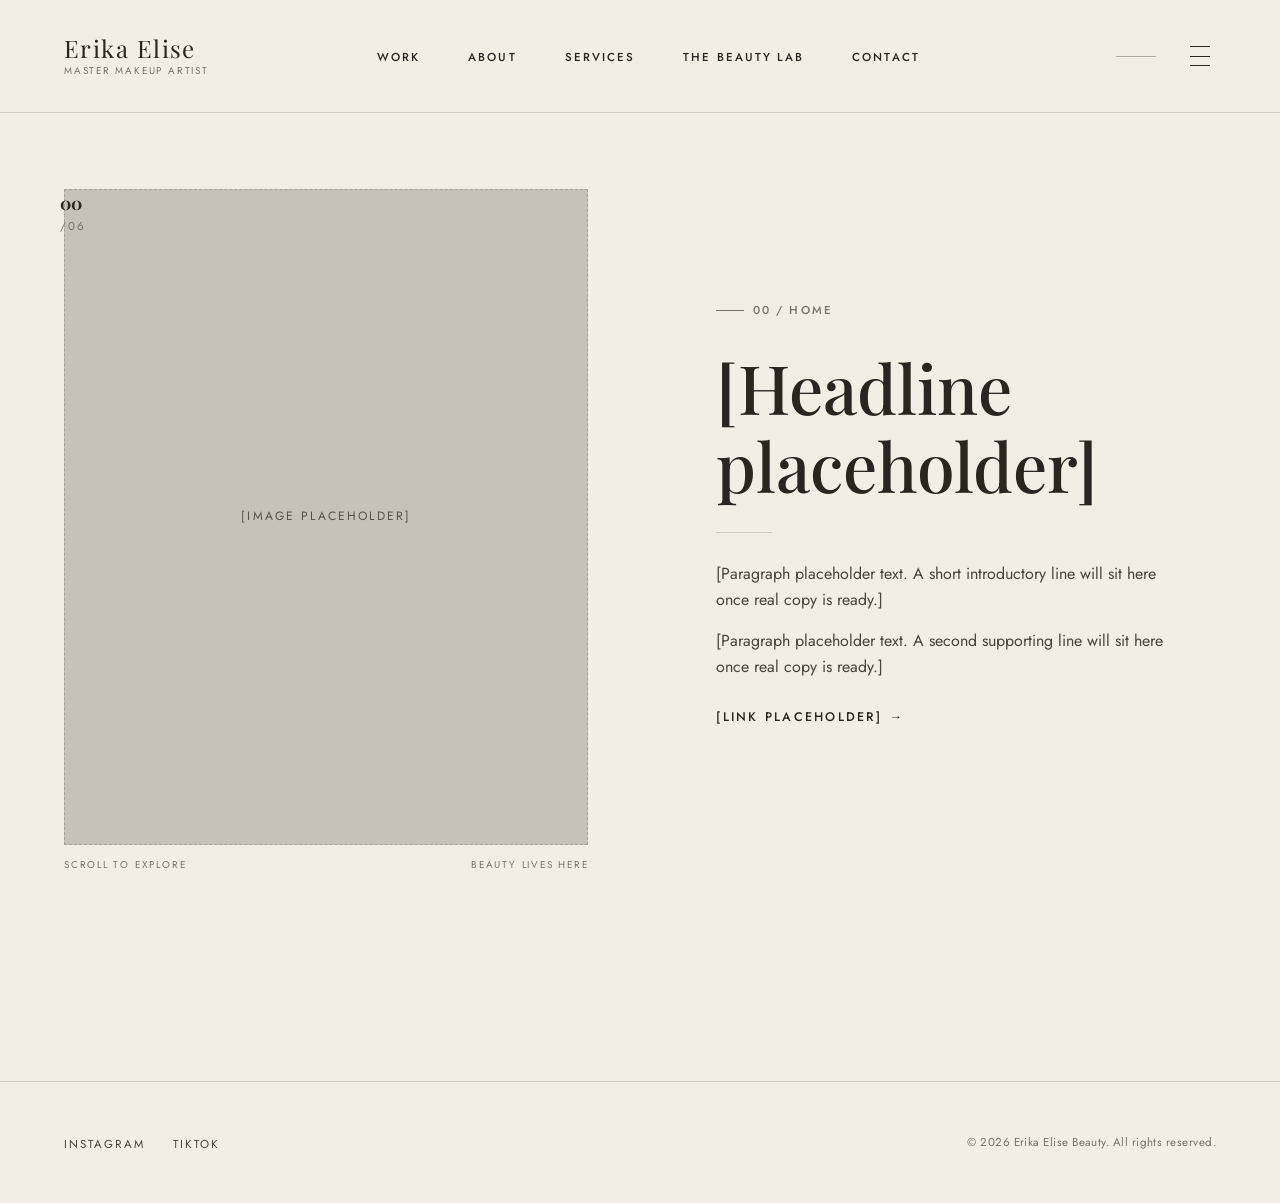
==== index.html @ cb7e9e11 "Base website template" ====
<!DOCTYPE html>
<html lang="en">
<head>
  <meta charset="UTF-8">
  <meta name="viewport" content="width=device-width, initial-scale=1.0">
  <title>Erika Elise Beauty | Master Makeup Artist</title>
  <meta name="description" content="Erika Elise Beauty — master makeup artistry rooted in precision, intention, and an uncompromising approach to the finished look.">

  <link rel="preconnect" href="https://fonts.googleapis.com">
  <link rel="preconnect" href="https://fonts.gstatic.com" crossorigin>
  <link href="https://fonts.googleapis.com/css2?family=Playfair+Display:ital,wght@0,400;0,500;0,600;1,400;1,500&family=Jost:wght@400;500;600&display=swap" rel="stylesheet">

  <link rel="stylesheet" href="css/styles.css">
</head>
<body>
  <a class="skip-link" href="#main-content">Skip to content</a>

  <!-- ========== Shared Header ========== -->
  <header class="site-header">
    <div class="container site-header__inner">
      <a href="index.html" class="logo" aria-label="Erika Elise Beauty — Home">
        <span class="logo__mark">Erika Elise</span>
        <span class="logo__sub">Master Makeup Artist</span>
      </a>

      <nav class="site-nav" aria-label="Primary">
        <ul class="site-nav__list">
          <li><a href="pages/work.html" class="nav-link">Work</a></li>
          <li><a href="pages/about.html" class="nav-link">About</a></li>
          <li><a href="pages/services.html" class="nav-link">Services</a></li>
          <li><a href="pages/beauty-lab.html" class="nav-link">The Beauty Lab</a></li>
          <li><a href="pages/contact.html" class="nav-link">Contact</a></li>
        </ul>
      </nav>

      <div class="site-nav__meta">
        <span class="site-nav__rule" aria-hidden="true"></span>
        <button type="button" class="nav-toggle" aria-expanded="false" aria-controls="nav-overlay" aria-label="Toggle navigation menu">
          <span class="nav-toggle__bar"></span>
          <span class="nav-toggle__bar"></span>
          <span class="nav-toggle__bar"></span>
        </button>
      </div>
    </div>
  </header>

  <!-- ========== Full-screen mobile nav overlay ========== -->
  <div id="nav-overlay" class="nav-overlay" hidden>
    <nav aria-label="Mobile">
      <ul class="nav-overlay__list">
        <li><a href="pages/work.html">Work</a></li>
        <li><a href="pages/about.html">About</a></li>
        <li><a href="pages/services.html">Services</a></li>
        <li><a href="pages/beauty-lab.html">The Beauty Lab</a></li>
        <li><a href="pages/contact.html">Contact</a></li>
      </ul>
    </nav>
    <p class="nav-overlay__meta label-text">Erika Elise Beauty</p>
  </div>

  <main id="main-content">
    <!-- ========== Hero / Intro Section ========== -->
    <section class="hero-split" aria-labelledby="home-heading">
      <div class="container hero-split__grid">

        <div class="hero-split__media">
          <div class="hero-split__frame">
            <span class="hero-split__index" aria-hidden="true"><strong>00</strong>/06</span>
            <div class="image-placeholder" role="img" aria-label="[Alt text placeholder: describe image here]">
              <span class="image-placeholder__label" aria-hidden="true">[Image placeholder]</span>
            </div>
            <span class="hero-split__scroll" aria-hidden="true">Scroll to Explore</span>
            <span class="hero-split__tagline" aria-hidden="true">Beauty Lives Here</span>
          </div>
        </div>

        <div class="hero-split__content">
          <p class="eyebrow">00 / Home</p>
          <h1 id="home-heading" class="hero-split__headline">[Headline placeholder]</h1>
          <hr class="hairline hero-split__rule">
          <div class="hero-split__body">
            <p>[Paragraph placeholder text. A short introductory line will sit here once real copy is ready.]</p>
            <p>[Paragraph placeholder text. A second supporting line will sit here once real copy is ready.]</p>
          </div>
          <a href="pages/work.html" class="link-arrow">
            <span>[Link placeholder]</span>
            <span class="link-arrow__arrow" aria-hidden="true">&rarr;</span>
          </a>
        </div>

      </div>
    </section>
  </main>

  <!-- ========== Shared Footer ========== -->
  <footer class="site-footer">
    <div class="container site-footer__inner">
      <ul class="site-footer__social" aria-label="Social media">
        <!-- REPLACE WITH REAL INSTAGRAM URL -->
        <li><a href="#instagram-url-goes-here" target="_blank" rel="noopener noreferrer">Instagram</a></li>
        <!-- REPLACE WITH REAL TIKTOK URL -->
        <li><a href="#tiktok-url-goes-here" target="_blank" rel="noopener noreferrer">TikTok</a></li>
      </ul>
      <p class="site-footer__copy">&copy; <span data-current-year>2026</span> Erika Elise Beauty. All rights reserved.</p>
    </div>
  </footer>

  <script src="js/main.js"></script>
</body>
</html>
---- css/styles.css ----
/* =========================================================
   Erika Elise Beauty — Shared Stylesheet
   Editorial, upscale, minimal beauty-brand aesthetic.
   Plain CSS3. No frameworks, no build step.
   ========================================================= */

/* ---------- Design Tokens ---------- */
:root {
  /* Color palette — warm cream/beige, charcoal near-black text */
  --color-bg: #f3ede3;
  --color-bg-alt: #ece3d4;
  --color-surface: #ffffff;
  --color-text: #2a2521;
  --color-text-soft: #4a423b;
  --color-text-muted: #7a7167;
  --color-line: rgba(42, 37, 33, 0.16);
  --color-line-strong: rgba(42, 37, 33, 0.32);
  --color-placeholder-bg: #c7c2b8;
  --color-placeholder-border: #a9a294;
  --color-placeholder-text: #55504a;
  --color-overlay-bg: #f3ede3;
  --color-focus: #2a2521;

  /* Typography */
  --font-display: "Playfair Display", "Times New Roman", Georgia, serif;
  --font-sans: "Jost", "Helvetica Neue", Arial, sans-serif;

  /* Letter spacing for small-caps / label text */
  --tracking-label: 0.18em;
  --tracking-wide: 0.28em;

  /* Spacing scale */
  --space-xs: 0.5rem;
  --space-sm: 1rem;
  --space-md: 1.75rem;
  --space-lg: 3rem;
  --space-xl: 5rem;
  --space-2xl: 8rem;

  /* Layout */
  --container-max: 1440px;
  --container-pad: 1.5rem;
  --header-height: 96px;
}

@media (min-width: 640px) {
  :root {
    --container-pad: 2.5rem;
  }
}

@media (min-width: 1024px) {
  :root {
    --container-pad: 4rem;
    --header-height: 112px;
  }
}

/* ---------- Reset ---------- */
*,
*::before,
*::after {
  box-sizing: border-box;
}

html {
  -webkit-text-size-adjust: 100%;
  scroll-behavior: smooth;
}

body {
  margin: 0;
  background-color: var(--color-bg);
  color: var(--color-text);
  font-family: var(--font-sans);
  font-size: 16px;
  line-height: 1.6;
  -webkit-font-smoothing: antialiased;
  -moz-osx-font-smoothing: grayscale;
}

img {
  max-width: 100%;
  display: block;
}

a {
  color: inherit;
  text-decoration: none;
}

ul {
  list-style: none;
  margin: 0;
  padding: 0;
}

h1, h2, h3, h4 {
  font-family: var(--font-display);
  font-weight: 500;
  line-height: 1.15;
  margin: 0;
  color: var(--color-text);
}

p {
  margin: 0;
}

button {
  font-family: inherit;
  background: none;
  border: none;
  cursor: pointer;
  color: inherit;
}

/* Visible focus state for accessibility */
a:focus-visible,
button:focus-visible {
  outline: 2px solid var(--color-focus);
  outline-offset: 4px;
}

/* Skip link for keyboard/screen reader users */
.skip-link {
  position: absolute;
  top: -48px;
  left: 0;
  background: var(--color-text);
  color: var(--color-bg);
  padding: 0.75em 1.25em;
  z-index: 1000;
  font-family: var(--font-sans);
  text-transform: uppercase;
  letter-spacing: var(--tracking-label);
  font-size: 0.75rem;
  transition: top 0.2s ease;
}

.skip-link:focus {
  top: 0;
}

/* ---------- Layout helpers ---------- */
.container {
  width: 100%;
  max-width: var(--container-max);
  margin-inline: auto;
  padding-inline: var(--container-pad);
}

.hairline {
  border: none;
  border-top: 1px solid var(--color-line);
  margin: 0;
}

.hairline--v {
  width: 1px;
  height: 100%;
  background-color: var(--color-line);
  border: none;
}

/* ---------- Eyebrow / small-caps label text ---------- */
.eyebrow,
.nav-link,
.label-text {
  font-family: var(--font-sans);
  text-transform: uppercase;
  font-variant: small-caps;
  letter-spacing: var(--tracking-label);
  font-size: 0.72rem;
  font-weight: 500;
}

.eyebrow {
  color: var(--color-text-muted);
  display: inline-flex;
  align-items: center;
  gap: 0.75em;
}

.eyebrow::before {
  content: "";
  display: inline-block;
  width: 28px;
  height: 1px;
  background-color: var(--color-text-muted);
}

/* ---------- Site Header ---------- */
.site-header {
  position: sticky;
  top: 0;
  z-index: 500;
  background-color: var(--color-bg);
  border-bottom: 1px solid var(--color-line);
}

.site-header__inner {
  min-height: var(--header-height);
  display: flex;
  align-items: center;
  justify-content: space-between;
  gap: var(--space-md);
}

.logo {
  display: flex;
  flex-direction: column;
  gap: 0.35em;
  line-height: 1;
}

.logo__mark {
  font-family: var(--font-display);
  font-size: 1.5rem;
  letter-spacing: 0.06em;
  color: var(--color-text);
}

.logo__sub {
  font-family: var(--font-sans);
  text-transform: uppercase;
  font-variant: small-caps;
  letter-spacing: var(--tracking-label);
  font-size: 0.62rem;
  color: var(--color-text-muted);
}

/* Desktop nav */
.site-nav {
  display: none;
}

.site-nav__list {
  display: flex;
  align-items: center;
  gap: var(--space-lg);
}

.site-nav__list a {
  color: var(--color-text);
  padding-block: 0.25em;
  border-bottom: 1px solid transparent;
  transition: border-color 0.25s ease, color 0.25s ease;
}

.site-nav__list a:hover,
.site-nav__list a[aria-current="page"] {
  border-bottom-color: var(--color-text);
}

.site-nav__meta {
  display: flex;
  align-items: center;
  gap: var(--space-md);
  margin-left: var(--space-md);
}

.site-nav__rule {
  width: 40px;
  height: 1px;
  background-color: var(--color-line-strong);
}

@media (min-width: 900px) {
  .site-nav {
    display: block;
  }
  .nav-toggle {
    display: none;
  }
}

/* Mobile hamburger toggle */
.nav-toggle {
  position: relative;
  width: 32px;
  height: 22px;
  display: flex;
  flex-direction: column;
  justify-content: space-between;
  z-index: 620;
}

.nav-toggle__bar {
  display: block;
  width: 100%;
  height: 1px;
  background-color: var(--color-text);
  transition: transform 0.3s ease, opacity 0.3s ease;
}

.nav-toggle[aria-expanded="true"] .nav-toggle__bar:nth-child(1) {
  transform: translateY(10.5px) rotate(45deg);
}

.nav-toggle[aria-expanded="true"] .nav-toggle__bar:nth-child(2) {
  opacity: 0;
}

.nav-toggle[aria-expanded="true"] .nav-toggle__bar:nth-child(3) {
  transform: translateY(-10.5px) rotate(-45deg);
}

/* Full-screen mobile nav overlay */
.nav-overlay {
  position: fixed;
  inset: 0;
  background-color: var(--color-overlay-bg);
  z-index: 600;
  display: flex;
  align-items: center;
  justify-content: center;
  opacity: 0;
  visibility: hidden;
  transform: translateY(-8px);
  transition: opacity 0.35s ease, transform 0.35s ease, visibility 0s linear 0.35s;
}

.nav-overlay.is-open {
  opacity: 1;
  visibility: visible;
  transform: translateY(0);
  transition: opacity 0.35s ease, transform 0.35s ease, visibility 0s linear 0s;
}

.nav-overlay__list {
  display: flex;
  flex-direction: column;
  align-items: center;
  gap: var(--space-lg);
  text-align: center;
}

.nav-overlay__list a {
  font-family: var(--font-display);
  font-size: 2rem;
  letter-spacing: 0.03em;
}

.nav-overlay__list a[aria-current="page"] {
  color: var(--color-text-muted);
}

.nav-overlay__meta {
  position: absolute;
  bottom: var(--space-xl);
  left: 0;
  right: 0;
  text-align: center;
}

body.nav-open {
  overflow: hidden;
}

@media (min-width: 900px) {
  .nav-overlay {
    display: none;
  }
}

/* ---------- Hero / Split section (shared component) ---------- */
.hero-split {
  padding-block: var(--space-lg) var(--space-2xl);
}

.hero-split__grid {
  display: grid;
  grid-template-columns: 1fr;
  gap: var(--space-xl);
  align-items: center;
}

@media (min-width: 900px) {
  .hero-split__grid {
    grid-template-columns: 1.05fr 1fr;
    gap: var(--space-2xl);
  }

  .hero-split--reverse .hero-split__grid {
    grid-template-columns: 1fr 1.05fr;
  }

  .hero-split--reverse .hero-split__media {
    order: 2;
  }

  .hero-split--reverse .hero-split__content {
    order: 1;
  }
}

.hero-split__content {
  display: flex;
  flex-direction: column;
  align-items: flex-start;
  gap: var(--space-md);
}

.hero-split__headline {
  font-size: clamp(2.25rem, 5vw + 1rem, 4.25rem);
  max-width: 14ch;
}

.hero-split__headline em {
  font-style: italic;
  color: var(--color-text-soft);
}

.hero-split__body {
  max-width: 46ch;
  display: flex;
  flex-direction: column;
  gap: var(--space-sm);
  color: var(--color-text-soft);
  font-size: 1rem;
}

.hero-split__rule {
  width: 56px;
}

/* Media block with corner index labels + hairline frame */
.hero-split__media {
  position: relative;
  padding: var(--space-md) 0;
}

.hero-split__frame {
  position: relative;
}

.hero-split__index {
  position: absolute;
  top: 0;
  left: -0.25rem;
  z-index: 2;
  font-family: var(--font-sans);
  font-size: 0.72rem;
  letter-spacing: var(--tracking-label);
  color: var(--color-text-muted);
  line-height: 1.6;
}

.hero-split__index strong {
  display: block;
  font-family: var(--font-display);
  font-size: 1.1rem;
  letter-spacing: 0;
  color: var(--color-text);
}

.hero-split__scroll,
.hero-split__tagline {
  position: absolute;
  bottom: -1.75rem;
  font-family: var(--font-sans);
  text-transform: uppercase;
  font-variant: small-caps;
  letter-spacing: var(--tracking-label);
  font-size: 0.62rem;
  color: var(--color-text-muted);
}

.hero-split__scroll {
  left: 0;
}

.hero-split__tagline {
  right: 0;
  text-align: right;
}

/* ---------- Image placeholder block ---------- */
.image-placeholder {
  width: 100%;
  aspect-ratio: 4 / 5;
  background-color: var(--color-placeholder-bg);
  border: 1px dashed var(--color-placeholder-border);
  display: flex;
  align-items: center;
  justify-content: center;
  text-align: center;
  padding: var(--space-md);
}

.image-placeholder--wide {
  aspect-ratio: 16 / 10;
}

.image-placeholder__label {
  font-family: var(--font-sans);
  text-transform: uppercase;
  font-variant: small-caps;
  letter-spacing: var(--tracking-label);
  font-size: 0.75rem;
  color: var(--color-placeholder-text);
}

/* ---------- Text link with arrow ---------- */
.link-arrow {
  display: inline-flex;
  align-items: center;
  gap: 0.6em;
  font-family: var(--font-sans);
  text-transform: uppercase;
  font-variant: small-caps;
  letter-spacing: var(--tracking-label);
  font-size: 0.78rem;
  font-weight: 500;
  color: var(--color-text);
  padding-bottom: 0.3em;
  border-bottom: 1px solid transparent;
  transition: border-color 0.25s ease, gap 0.25s ease, color 0.25s ease;
}

.link-arrow__arrow {
  transition: transform 0.25s ease;
}

.link-arrow:hover,
.link-arrow:focus-visible {
  border-bottom-color: var(--color-text);
}

.link-arrow:hover .link-arrow__arrow,
.link-arrow:focus-visible .link-arrow__arrow {
  transform: translateX(4px);
}

/* Book Now button — same understated text-link style, slightly larger */
.link-arrow--book {
  font-size: 0.9rem;
  padding: 0.9em 0;
}

/* ---------- Page section wrapper (generic content sections) ---------- */
.section {
  padding-block: var(--space-xl);
}

.section--bordered {
  border-top: 1px solid var(--color-line);
}

/* ---------- Site Footer ---------- */
.site-footer {
  border-top: 1px solid var(--color-line);
  padding-block: var(--space-lg);
  margin-top: var(--space-xl);
}

.site-footer__inner {
  display: flex;
  flex-direction: column;
  gap: var(--space-md);
  align-items: flex-start;
}

@media (min-width: 700px) {
  .site-footer__inner {
    flex-direction: row;
    align-items: center;
    justify-content: space-between;
  }
}

.site-footer__social {
  display: flex;
  gap: var(--space-md);
}

.site-footer__social a {
  font-family: var(--font-sans);
  text-transform: uppercase;
  font-variant: small-caps;
  letter-spacing: var(--tracking-label);
  font-size: 0.72rem;
  color: var(--color-text-soft);
  border-bottom: 1px solid transparent;
  padding-bottom: 0.2em;
  transition: border-color 0.25s ease, color 0.25s ease;
}

.site-footer__social a:hover,
.site-footer__social a:focus-visible {
  color: var(--color-text);
  border-bottom-color: var(--color-text);
}

.site-footer__copy {
  font-size: 0.72rem;
  letter-spacing: 0.04em;
  color: var(--color-text-muted);
}

/* ---------- Utility ---------- */
.visually-hidden {
  position: absolute;
  width: 1px;
  height: 1px;
  padding: 0;
  margin: -1px;
  overflow: hidden;
  clip: rect(0, 0, 0, 0);
  white-space: nowrap;
  border: 0;
}
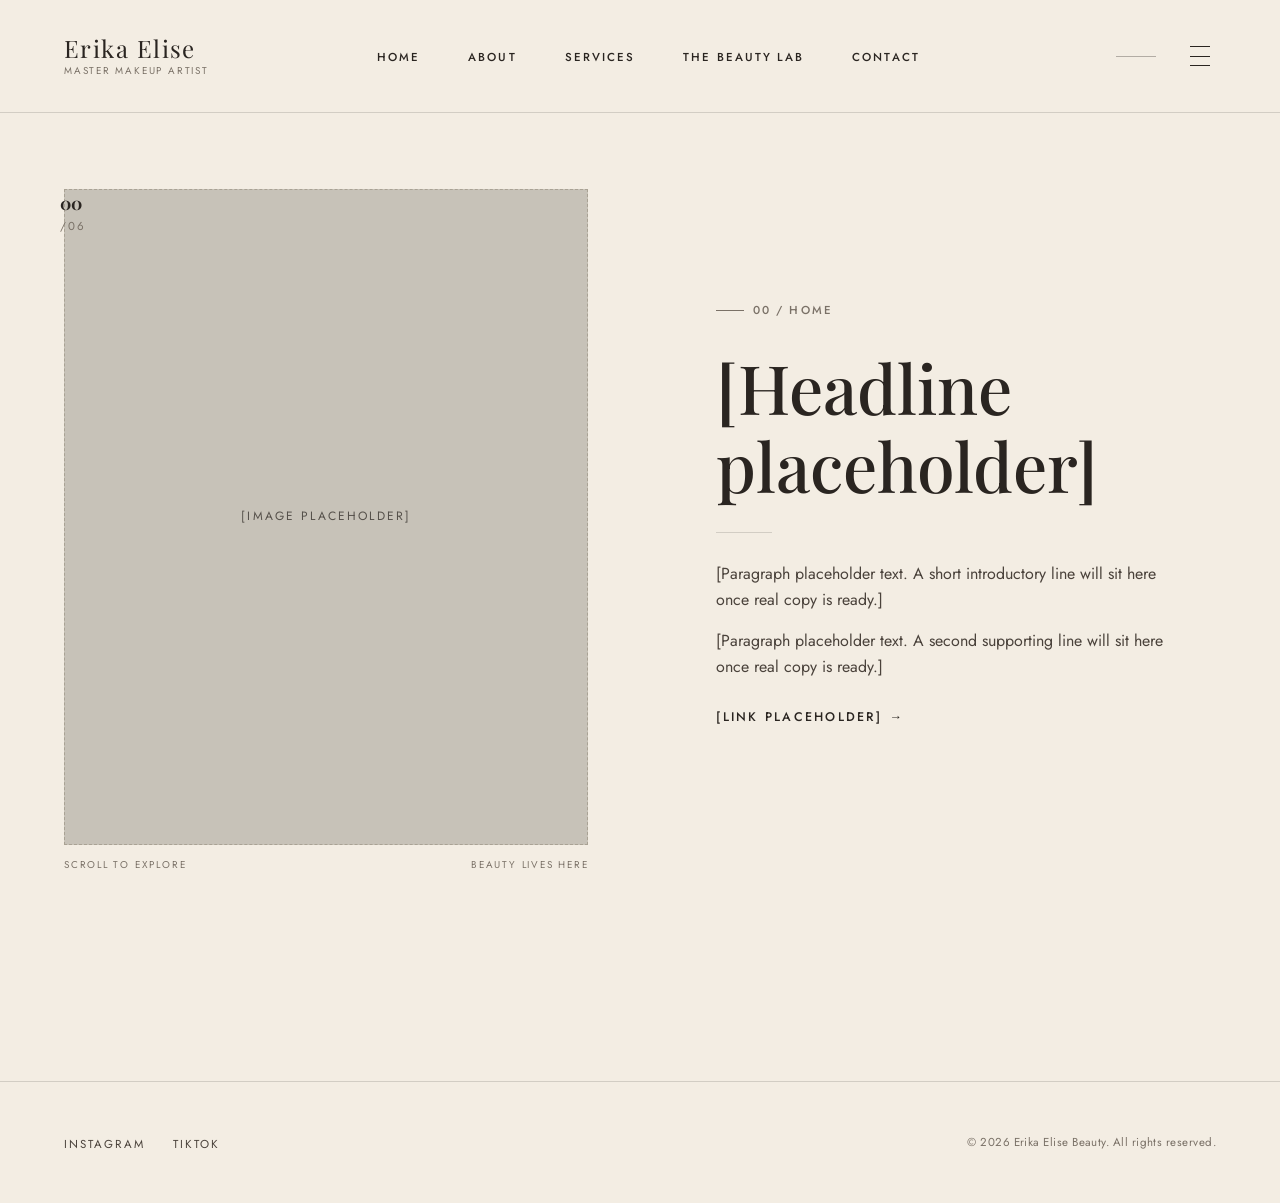
==== commit c9b5e0c2: "Changed homepage name and added impact photo" ====
--- a/index.html
+++ b/index.html
@@ -25,7 +25,7 @@
 
       <nav class="site-nav" aria-label="Primary">
         <ul class="site-nav__list">
-          <li><a href="pages/work.html" class="nav-link">Work</a></li>
+          <li><a href="pages/home.html" class="nav-link">Home</a></li>
           <li><a href="pages/about.html" class="nav-link">About</a></li>
           <li><a href="pages/services.html" class="nav-link">Services</a></li>
           <li><a href="pages/beauty-lab.html" class="nav-link">The Beauty Lab</a></li>
@@ -48,7 +48,7 @@
   <div id="nav-overlay" class="nav-overlay" hidden>
     <nav aria-label="Mobile">
       <ul class="nav-overlay__list">
-        <li><a href="pages/work.html">Work</a></li>
+        <li><a href="pages/home.html">Home</a></li>
         <li><a href="pages/about.html">About</a></li>
         <li><a href="pages/services.html">Services</a></li>
         <li><a href="pages/beauty-lab.html">The Beauty Lab</a></li>
@@ -82,7 +82,7 @@
             <p>[Paragraph placeholder text. A short introductory line will sit here once real copy is ready.]</p>
             <p>[Paragraph placeholder text. A second supporting line will sit here once real copy is ready.]</p>
           </div>
-          <a href="pages/work.html" class="link-arrow">
+          <a href="pages/home.html" class="link-arrow">
             <span>[Link placeholder]</span>
             <span class="link-arrow__arrow" aria-hidden="true">&rarr;</span>
           </a>
--- a/css/styles.css
+++ b/css/styles.css
@@ -502,6 +502,14 @@
   color: var(--color-placeholder-text);
 }
 
+/* Real photo dropped into a hero-split media frame (replaces .image-placeholder) */
+.hero-split__photo {
+  width: 100%;
+  aspect-ratio: 4 / 5;
+  object-fit: cover;
+  object-position: 50% 15%;
+}
+
 /* ---------- Text link with arrow ---------- */
 .link-arrow {
   display: inline-flex;
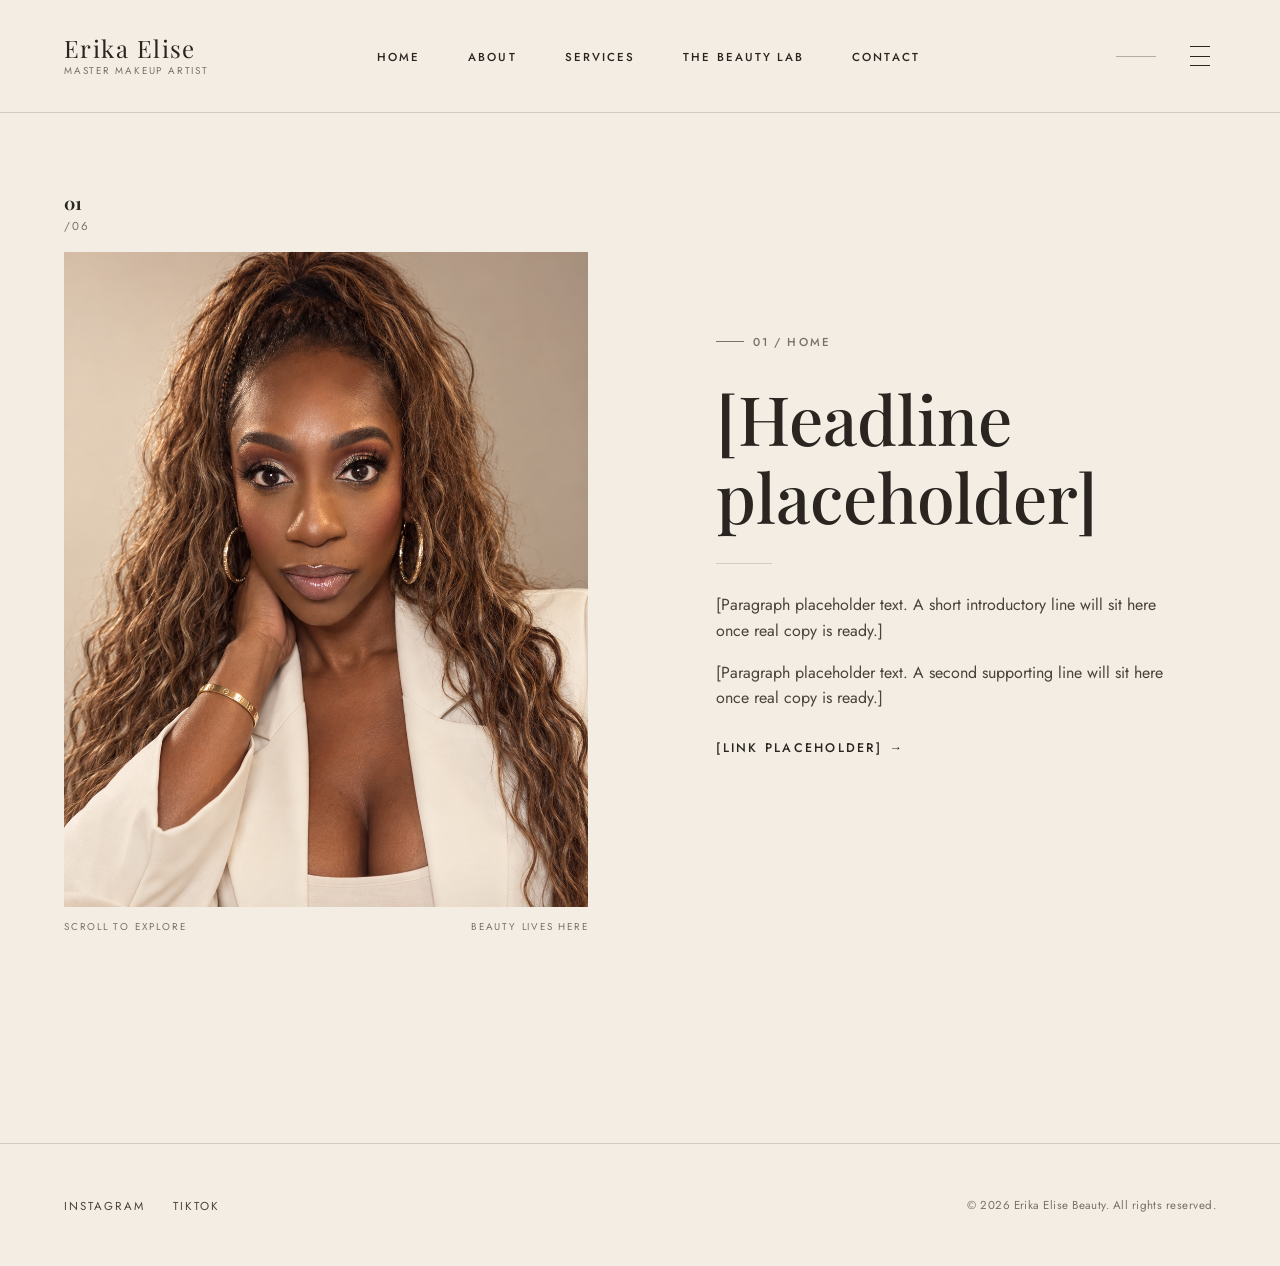
==== commit 79d58b6b: "name fix" ====
--- a/index.html
+++ b/index.html
@@ -64,25 +64,23 @@
       <div class="container hero-split__grid">
 
         <div class="hero-split__media">
+          <span class="hero-split__index" aria-hidden="true"><strong>01</strong>/06</span>
           <div class="hero-split__frame">
-            <span class="hero-split__index" aria-hidden="true"><strong>00</strong>/06</span>
-            <div class="image-placeholder" role="img" aria-label="[Alt text placeholder: describe image here]">
-              <span class="image-placeholder__label" aria-hidden="true">[Image placeholder]</span>
-            </div>
+            <img class="hero-split__photo" src="images/erika-elise-hero.png" alt="Erika Elise, master makeup artist, in a cream blazer">
             <span class="hero-split__scroll" aria-hidden="true">Scroll to Explore</span>
             <span class="hero-split__tagline" aria-hidden="true">Beauty Lives Here</span>
           </div>
         </div>
 
         <div class="hero-split__content">
-          <p class="eyebrow">00 / Home</p>
+          <p class="eyebrow">01 / Home</p>
           <h1 id="home-heading" class="hero-split__headline">[Headline placeholder]</h1>
           <hr class="hairline hero-split__rule">
           <div class="hero-split__body">
             <p>[Paragraph placeholder text. A short introductory line will sit here once real copy is ready.]</p>
             <p>[Paragraph placeholder text. A second supporting line will sit here once real copy is ready.]</p>
           </div>
-          <a href="pages/home.html" class="link-arrow">
+          <a href="pages/contact.html" class="link-arrow">
             <span>[Link placeholder]</span>
             <span class="link-arrow__arrow" aria-hidden="true">&rarr;</span>
           </a>
--- a/css/styles.css
+++ b/css/styles.css
@@ -435,11 +435,10 @@
   position: relative;
 }
 
+/* Index label sits above the frame (in the whitespace), never over the photo itself */
 .hero-split__index {
-  position: absolute;
-  top: 0;
-  left: -0.25rem;
-  z-index: 2;
+  display: block;
+  margin-bottom: var(--space-sm);
   font-family: var(--font-sans);
   font-size: 0.72rem;
   letter-spacing: var(--tracking-label);
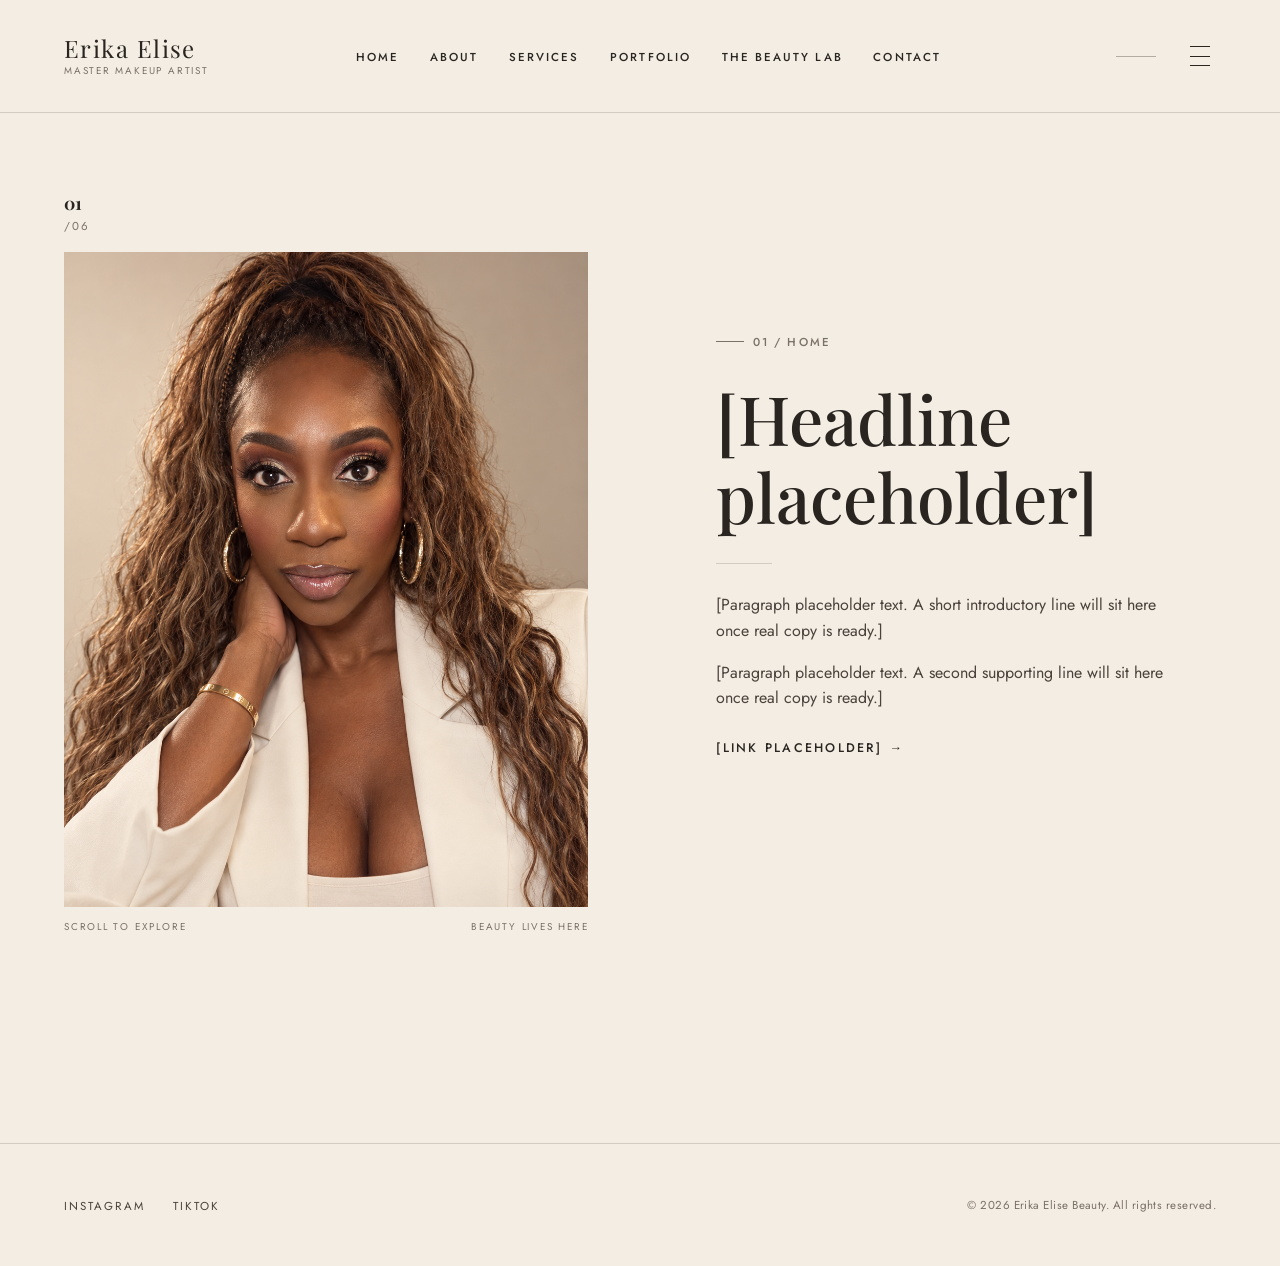
==== commit fead4726: "Add portfolio page and update nav" ====
--- a/index.html
+++ b/index.html
@@ -28,6 +28,7 @@
           <li><a href="pages/home.html" class="nav-link">Home</a></li>
           <li><a href="pages/about.html" class="nav-link">About</a></li>
           <li><a href="pages/services.html" class="nav-link">Services</a></li>
+          <li><a href="pages/portfolio.html" class="nav-link">Portfolio</a></li>
           <li><a href="pages/beauty-lab.html" class="nav-link">The Beauty Lab</a></li>
           <li><a href="pages/contact.html" class="nav-link">Contact</a></li>
         </ul>
@@ -51,6 +52,7 @@
         <li><a href="pages/home.html">Home</a></li>
         <li><a href="pages/about.html">About</a></li>
         <li><a href="pages/services.html">Services</a></li>
+        <li><a href="pages/portfolio.html">Portfolio</a></li>
         <li><a href="pages/beauty-lab.html">The Beauty Lab</a></li>
         <li><a href="pages/contact.html">Contact</a></li>
       </ul>
--- a/css/styles.css
+++ b/css/styles.css
@@ -238,7 +238,7 @@
 .site-nav__list {
   display: flex;
   align-items: center;
-  gap: var(--space-lg);
+  gap: clamp(1.25rem, 2.4vw, var(--space-lg));
 }
 
 .site-nav__list a {
@@ -264,6 +264,16 @@
   width: 40px;
   height: 1px;
   background-color: var(--color-line-strong);
+}
+
+/* Decorative rule is dropped where the six nav items need the room */
+@media (min-width: 900px) and (max-width: 1099px) {
+  .site-nav__rule {
+    display: none;
+  }
+  .site-nav__meta {
+    margin-left: 0;
+  }
 }
 
 @media (min-width: 900px) {
@@ -315,6 +325,8 @@
   display: flex;
   align-items: center;
   justify-content: center;
+  overflow-y: auto;
+  padding-block: var(--header-height) calc(var(--space-xl) + 2rem);
   opacity: 0;
   visibility: hidden;
   transform: translateY(-8px);
@@ -332,18 +344,29 @@
   display: flex;
   flex-direction: column;
   align-items: center;
-  gap: var(--space-lg);
+  gap: clamp(1.1rem, 4.5vh, var(--space-lg));
   text-align: center;
 }
 
 .nav-overlay__list a {
   font-family: var(--font-display);
-  font-size: 2rem;
+  font-size: clamp(1.6rem, 5vh, 2rem);
   letter-spacing: 0.03em;
+  color: var(--color-text-muted);
+  padding-bottom: 0.1em;
+  border-bottom: 1px solid transparent;
+  transition: color 0.25s ease, border-color 0.25s ease;
+}
+
+.nav-overlay__list a:hover,
+.nav-overlay__list a:focus-visible {
+  color: var(--color-text);
 }
 
 .nav-overlay__list a[aria-current="page"] {
-  color: var(--color-text-muted);
+  color: var(--color-text);
+  font-style: italic;
+  border-bottom-color: var(--color-text);
 }
 
 .nav-overlay__meta {
@@ -553,6 +576,231 @@
 
 .section--bordered {
   border-top: 1px solid var(--color-line);
+}
+
+/* ---------- Page intro (pages without a hero-split) ---------- */
+.page-intro {
+  display: flex;
+  flex-direction: column;
+  align-items: flex-start;
+  gap: var(--space-md);
+  margin-bottom: var(--space-xl);
+}
+
+.page-intro .hero-split__index {
+  margin-bottom: 0;
+}
+
+.page-intro__headline {
+  max-width: 18ch;
+}
+
+/* ---------- Portfolio gallery ---------- */
+.portfolio {
+  padding-block: var(--space-lg) var(--space-xl);
+}
+
+.gallery {
+  display: grid;
+  grid-template-columns: 1fr;
+  gap: var(--space-md);
+}
+
+@media (min-width: 640px) {
+  .gallery {
+    grid-template-columns: repeat(2, 1fr);
+  }
+}
+
+@media (min-width: 1024px) {
+  .gallery {
+    grid-template-columns: repeat(3, 1fr);
+    gap: var(--space-lg) var(--space-md);
+  }
+}
+
+.gallery__link {
+  display: block;
+  overflow: hidden;
+  background-color: var(--color-bg-alt);
+}
+
+.gallery__link:focus-visible {
+  outline-offset: 3px;
+}
+
+/* Portrait crop anchored to the top so faces are never cut off */
+.gallery__img {
+  width: 100%;
+  height: auto;
+  aspect-ratio: 4 / 5;
+  object-fit: cover;
+  object-position: 50% 0;
+  transition: transform 0.6s ease, opacity 0.3s ease;
+}
+
+.gallery__link:hover .gallery__img,
+.gallery__link:focus-visible .gallery__img {
+  transform: scale(1.025);
+}
+
+.gallery__placeholder {
+  border-style: solid;
+}
+
+/* Fade in on scroll (class added by JS, so no-JS visitors see everything) */
+.gallery__item.reveal {
+  opacity: 0;
+  transform: translateY(18px);
+  transition: opacity 0.8s ease, transform 0.8s ease;
+}
+
+.gallery__item.reveal.is-visible {
+  opacity: 1;
+  transform: none;
+}
+
+@media (prefers-reduced-motion: reduce) {
+  .gallery__item.reveal {
+    opacity: 1;
+    transform: none;
+    transition: none;
+  }
+  .gallery__img {
+    transition: none;
+  }
+}
+
+/* ---------- Lightbox ---------- */
+.lightbox {
+  position: fixed;
+  inset: 0;
+  z-index: 700;
+  background-color: rgba(243, 237, 227, 0.97);
+  display: flex;
+  align-items: center;
+  justify-content: center;
+  opacity: 0;
+  transition: opacity 0.3s ease;
+}
+
+.lightbox.is-open {
+  opacity: 1;
+}
+
+.lightbox[hidden] {
+  display: none;
+}
+
+.lightbox__stage {
+  width: 100%;
+  height: 100%;
+  display: flex;
+  align-items: center;
+  justify-content: center;
+  padding: 4.5rem var(--container-pad) 3.5rem;
+}
+
+@media (min-width: 900px) {
+  .lightbox__stage {
+    padding-inline: 6rem;
+  }
+}
+
+.lightbox__figure {
+  margin: 0;
+  display: flex;
+  flex-direction: column;
+  align-items: center;
+  gap: var(--space-sm);
+  max-width: 100%;
+  max-height: 100%;
+}
+
+.lightbox__img {
+  max-width: 100%;
+  max-height: calc(100vh - 10rem);
+  max-height: calc(100dvh - 10rem);
+  width: auto;
+  height: auto;
+  object-fit: contain;
+  box-shadow: 0 18px 50px rgba(42, 37, 33, 0.14);
+}
+
+.lightbox__counter {
+  color: var(--color-text-muted);
+}
+
+.lightbox__btn {
+  position: absolute;
+  display: inline-flex;
+  align-items: center;
+  justify-content: center;
+  gap: 0.6em;
+  min-width: 44px;
+  min-height: 44px;
+  color: var(--color-text);
+  transition: color 0.25s ease, border-color 0.25s ease;
+}
+
+.lightbox__btn:hover {
+  color: var(--color-text-muted);
+}
+
+.lightbox__close {
+  top: 1rem;
+  right: var(--container-pad);
+}
+
+.lightbox__icon {
+  font-family: var(--font-display);
+  font-size: 1.75rem;
+  line-height: 1;
+}
+
+.lightbox__prev,
+.lightbox__next {
+  top: 50%;
+  transform: translateY(-50%);
+  width: 48px;
+  height: 48px;
+  border: 1px solid var(--color-line-strong);
+  border-radius: 50%;
+  background-color: var(--color-bg);
+  font-size: 1.1rem;
+}
+
+.lightbox__prev:hover,
+.lightbox__next:hover {
+  border-color: var(--color-text);
+}
+
+.lightbox__prev {
+  left: 1rem;
+}
+
+.lightbox__next {
+  right: 1rem;
+}
+
+/* Small screens: arrows move below the image, beside the counter */
+@media (max-width: 639px) {
+  .lightbox__prev,
+  .lightbox__next {
+    top: auto;
+    bottom: 0.75rem;
+    transform: none;
+  }
+  .lightbox__prev {
+    left: var(--container-pad);
+  }
+  .lightbox__next {
+    right: var(--container-pad);
+  }
+}
+
+body.lightbox-open {
+  overflow: hidden;
 }
 
 /* ---------- Site Footer ---------- */
